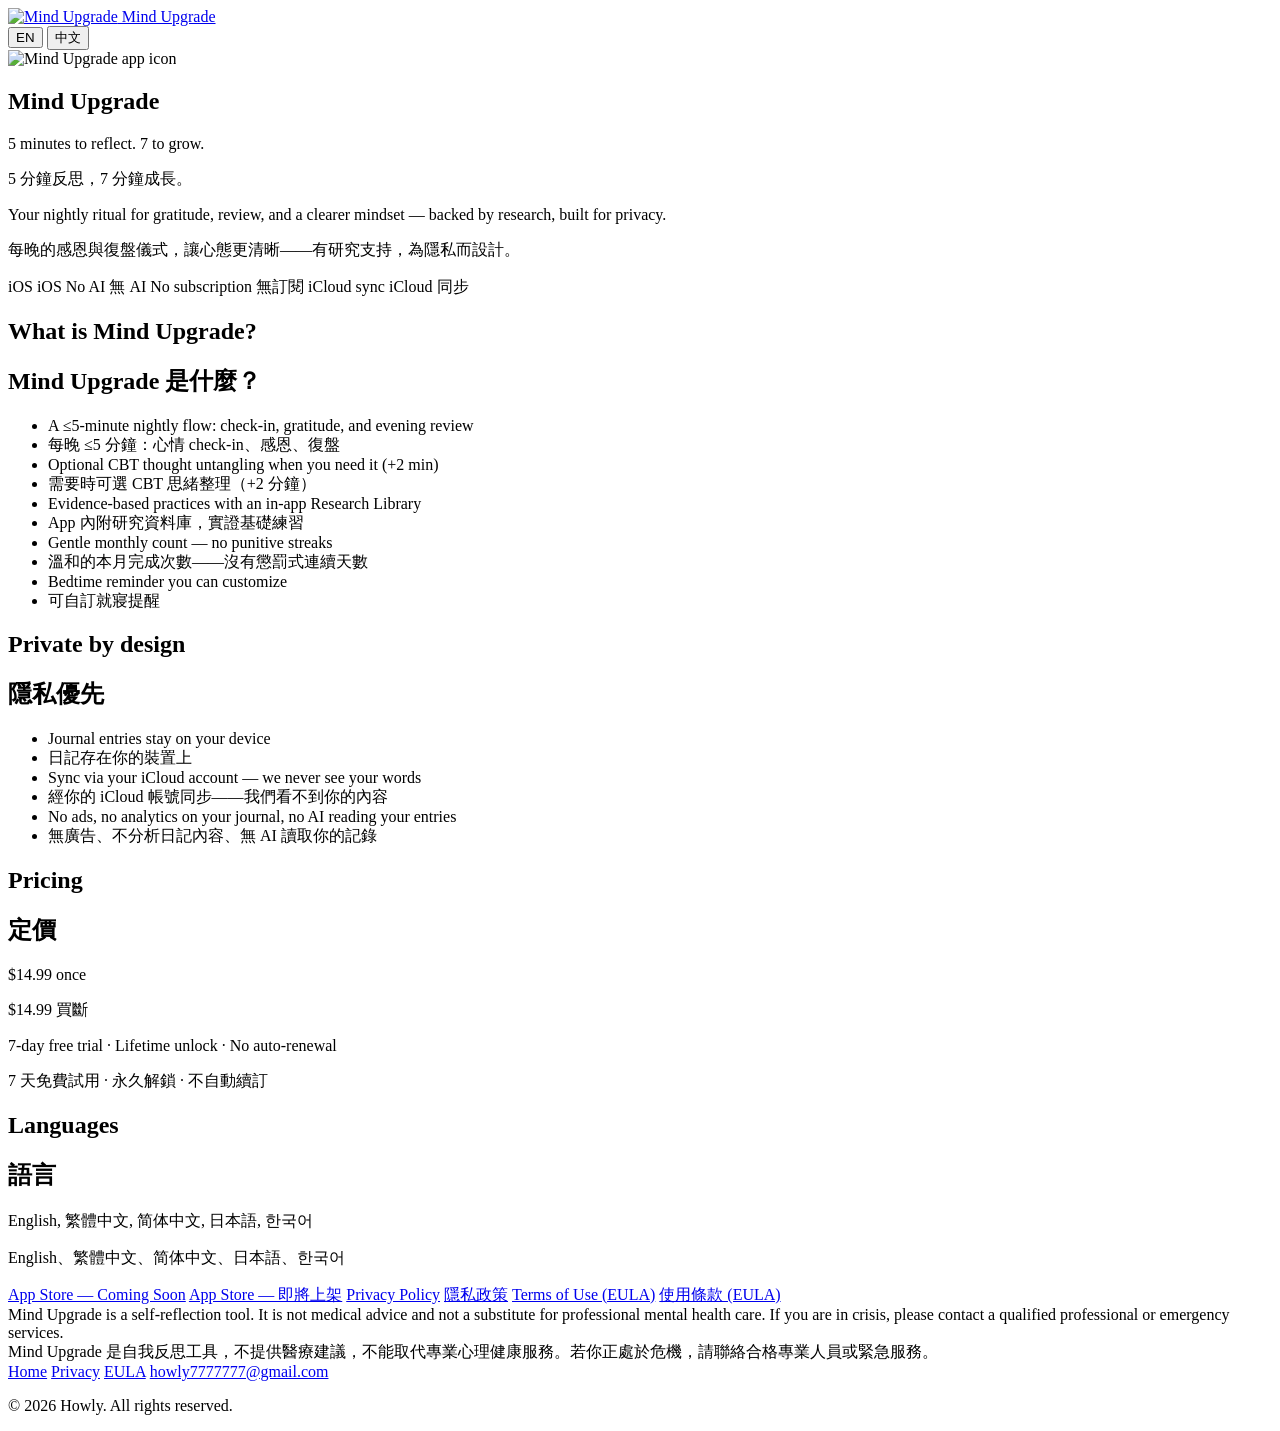
==== index.html @ 7845ac16 "Create index.html" ====
<!DOCTYPE html>
<html lang="en">
<head>
  <meta charset="UTF-8">
  <meta name="viewport" content="width=device-width, initial-scale=1.0">
  <title>Mind Upgrade — Nightly gratitude &amp; review</title>
  <meta name="description" content="Mind Upgrade: 5 minutes to reflect, 7 to grow. A private nightly journal for gratitude, review, and optional CBT. No AI. No subscription.">
  <link rel="icon" type="image/png" sizes="32x32" href="assets/favicon-32.png">
  <link rel="apple-touch-icon" href="assets/apple-touch-icon.png">
  <link rel="stylesheet" href="assets/style.css">
  <script src="assets/lang.js" defer></script>
</head>
<body>
  <header class="site-header">
    <a class="logo" href="index.html">
      <img src="assets/apple-touch-icon.png" alt="Mind Upgrade" width="36" height="36">
      Mind Upgrade
    </a>
    <div class="lang-toggle" role="group" aria-label="Language">
      <button type="button" data-lang="en" class="active">EN</button>
      <button type="button" data-lang="zh-Hant">中文</button>
    </div>
  </header>

  <main>
    <section class="hero">
      <img class="hero-icon" src="assets/apple-touch-icon.png" alt="Mind Upgrade app icon" width="120" height="120">
      <h1>Mind Upgrade</h1>
      <p class="subtitle en">5 minutes to reflect. 7 to grow.</p>
      <p class="subtitle zh">5 分鐘反思，7 分鐘成長。</p>
      <p class="lead en">Your nightly ritual for gratitude, review, and a clearer mindset — backed by research, built for privacy.</p>
      <p class="lead zh">每晚的感恩與復盤儀式，讓心態更清晰——有研究支持，為隱私而設計。</p>
      <div class="badge-row">
        <span class="badge en">iOS</span>
        <span class="badge zh">iOS</span>
        <span class="badge en">No AI</span>
        <span class="badge zh">無 AI</span>
        <span class="badge en">No subscription</span>
        <span class="badge zh">無訂閱</span>
        <span class="badge en">iCloud sync</span>
        <span class="badge zh">iCloud 同步</span>
      </div>
    </section>

    <section class="card">
      <h2 class="en">What is Mind Upgrade?</h2>
      <h2 class="zh">Mind Upgrade 是什麼？</h2>
      <ul>
        <li class="en">A ≤5-minute nightly flow: check-in, gratitude, and evening review</li>
        <li class="zh">每晚 ≤5 分鐘：心情 check-in、感恩、復盤</li>
        <li class="en">Optional CBT thought untangling when you need it (+2 min)</li>
        <li class="zh">需要時可選 CBT 思緒整理（+2 分鐘）</li>
        <li class="en">Evidence-based practices with an in-app Research Library</li>
        <li class="zh">App 內附研究資料庫，實證基礎練習</li>
        <li class="en">Gentle monthly count — no punitive streaks</li>
        <li class="zh">溫和的本月完成次數——沒有懲罰式連續天數</li>
        <li class="en">Bedtime reminder you can customize</li>
        <li class="zh">可自訂就寢提醒</li>
      </ul>
    </section>

    <section class="card">
      <h2 class="en">Private by design</h2>
      <h2 class="zh">隱私優先</h2>
      <ul>
        <li class="en">Journal entries stay on your device</li>
        <li class="zh">日記存在你的裝置上</li>
        <li class="en">Sync via your iCloud account — we never see your words</li>
        <li class="zh">經你的 iCloud 帳號同步——我們看不到你的內容</li>
        <li class="en">No ads, no analytics on your journal, no AI reading your entries</li>
        <li class="zh">無廣告、不分析日記內容、無 AI 讀取你的記錄</li>
      </ul>
    </section>

    <section class="card pricing">
      <h2 class="en">Pricing</h2>
      <h2 class="zh">定價</h2>
      <p class="price en">$14.99 once</p>
      <p class="price zh">$14.99 買斷</p>
      <p class="price-note en">7-day free trial · Lifetime unlock · No auto-renewal</p>
      <p class="price-note zh">7 天免費試用 · 永久解鎖 · 不自動續訂</p>
    </section>

    <section class="card">
      <h2 class="en">Languages</h2>
      <h2 class="zh">語言</h2>
      <p class="en" style="color: var(--text-secondary);">English, 繁體中文, 简体中文, 日本語, 한국어</p>
      <p class="zh" style="color: var(--text-secondary);">English、繁體中文、简体中文、日本語、한국어</p>
    </section>

    <div class="links-row">
      <a class="btn btn-primary en" href="https://apps.apple.com/app/id0000000000" aria-disabled="true">App Store — Coming Soon</a>
      <a class="btn btn-primary zh" href="https://apps.apple.com/app/id0000000000" aria-disabled="true">App Store — 即將上架</a>
      <a class="btn btn-secondary en" href="privacy.html">Privacy Policy</a>
      <a class="btn btn-secondary zh" href="privacy.html">隱私政策</a>
      <a class="btn btn-secondary en" href="eula.html">Terms of Use (EULA)</a>
      <a class="btn btn-secondary zh" href="eula.html">使用條款 (EULA)</a>
    </div>

    <div class="disclaimer-box en">
      Mind Upgrade is a self-reflection tool. It is not medical advice and not a substitute for professional mental health care. If you are in crisis, please contact a qualified professional or emergency services.
    </div>
    <div class="disclaimer-box zh">
      Mind Upgrade 是自我反思工具，不提供醫療建議，不能取代專業心理健康服務。若你正處於危機，請聯絡合格專業人員或緊急服務。
    </div>
  </main>

  <footer class="site-footer">
    <nav>
      <a href="index.html">Home</a>
      <a href="privacy.html">Privacy</a>
      <a href="eula.html">EULA</a>
      <a href="mailto:howly7777777@gmail.com">howly7777777@gmail.com</a>
    </nav>
    <p>© 2026 Howly. All rights reserved.</p>
  </footer>
</body>
</html>
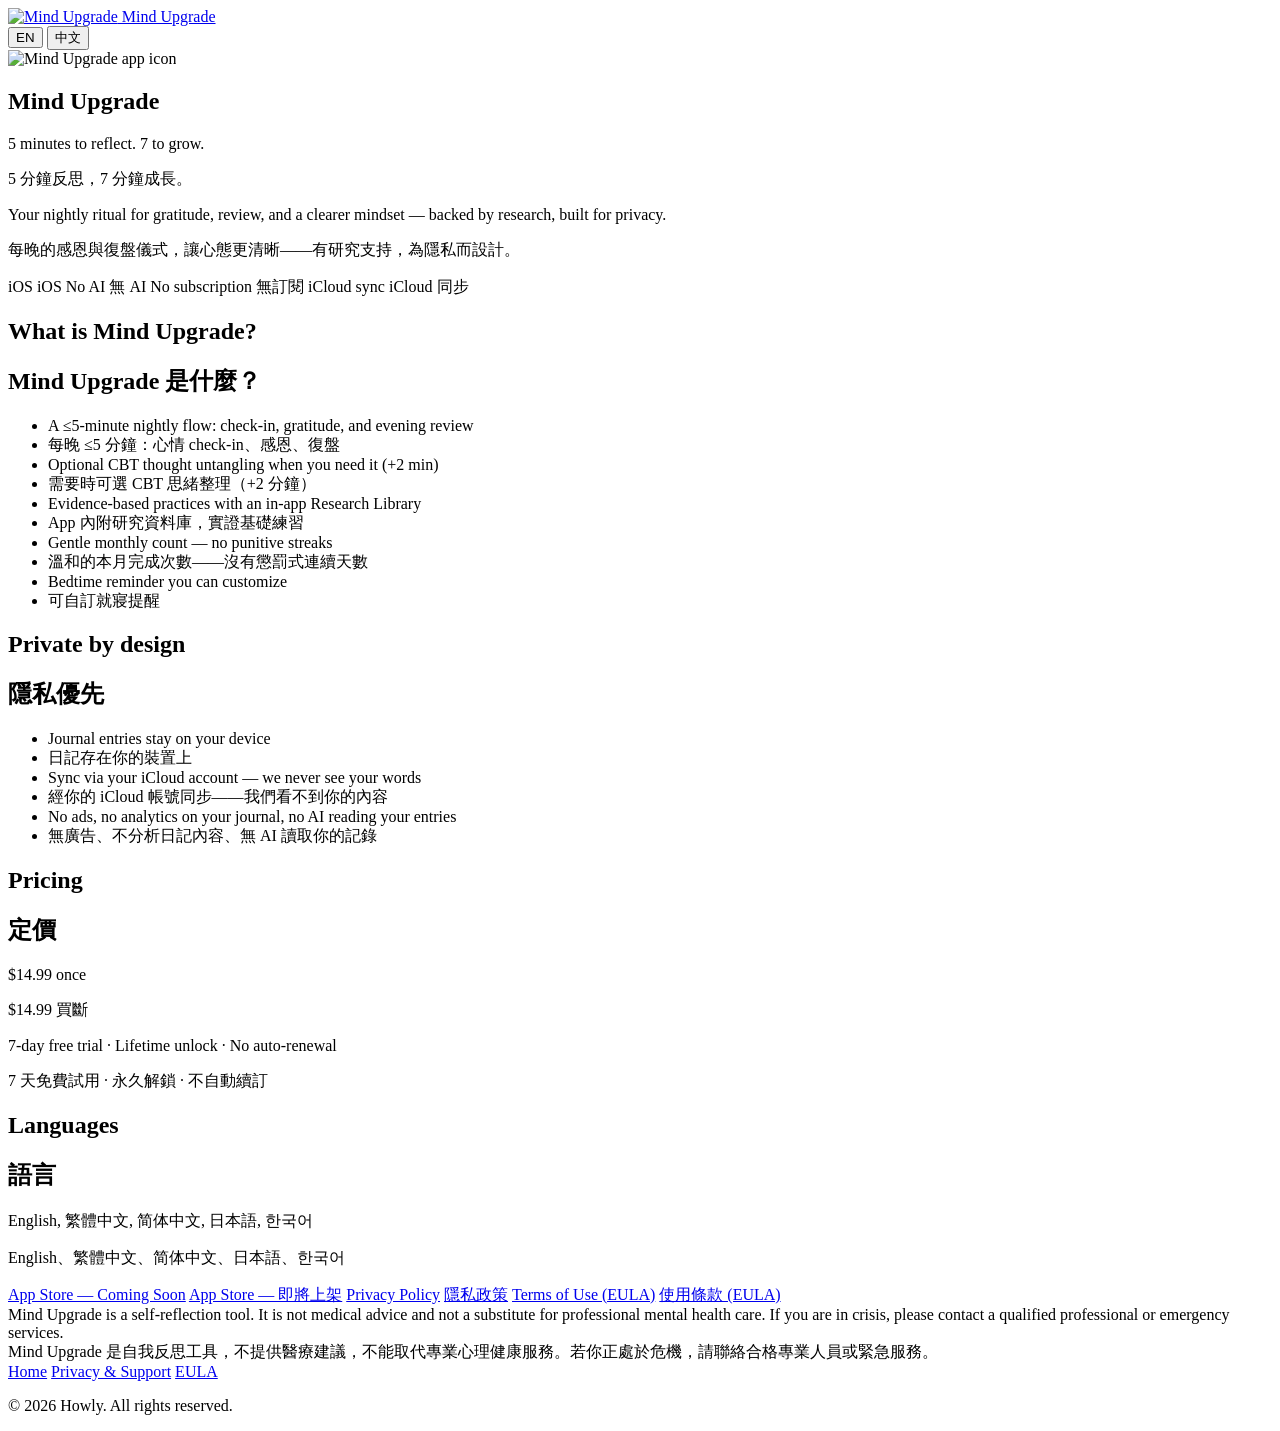
==== commit 7021d4b0: "Update index.html" ====
--- a/index.html
+++ b/index.html
@@ -108,9 +108,8 @@
   <footer class="site-footer">
     <nav>
       <a href="index.html">Home</a>
-      <a href="privacy.html">Privacy</a>
+      <a href="privacy.html">Privacy &amp; Support</a>
       <a href="eula.html">EULA</a>
-      <a href="mailto:howly7777777@gmail.com">howly7777777@gmail.com</a>
     </nav>
     <p>© 2026 Howly. All rights reserved.</p>
   </footer>
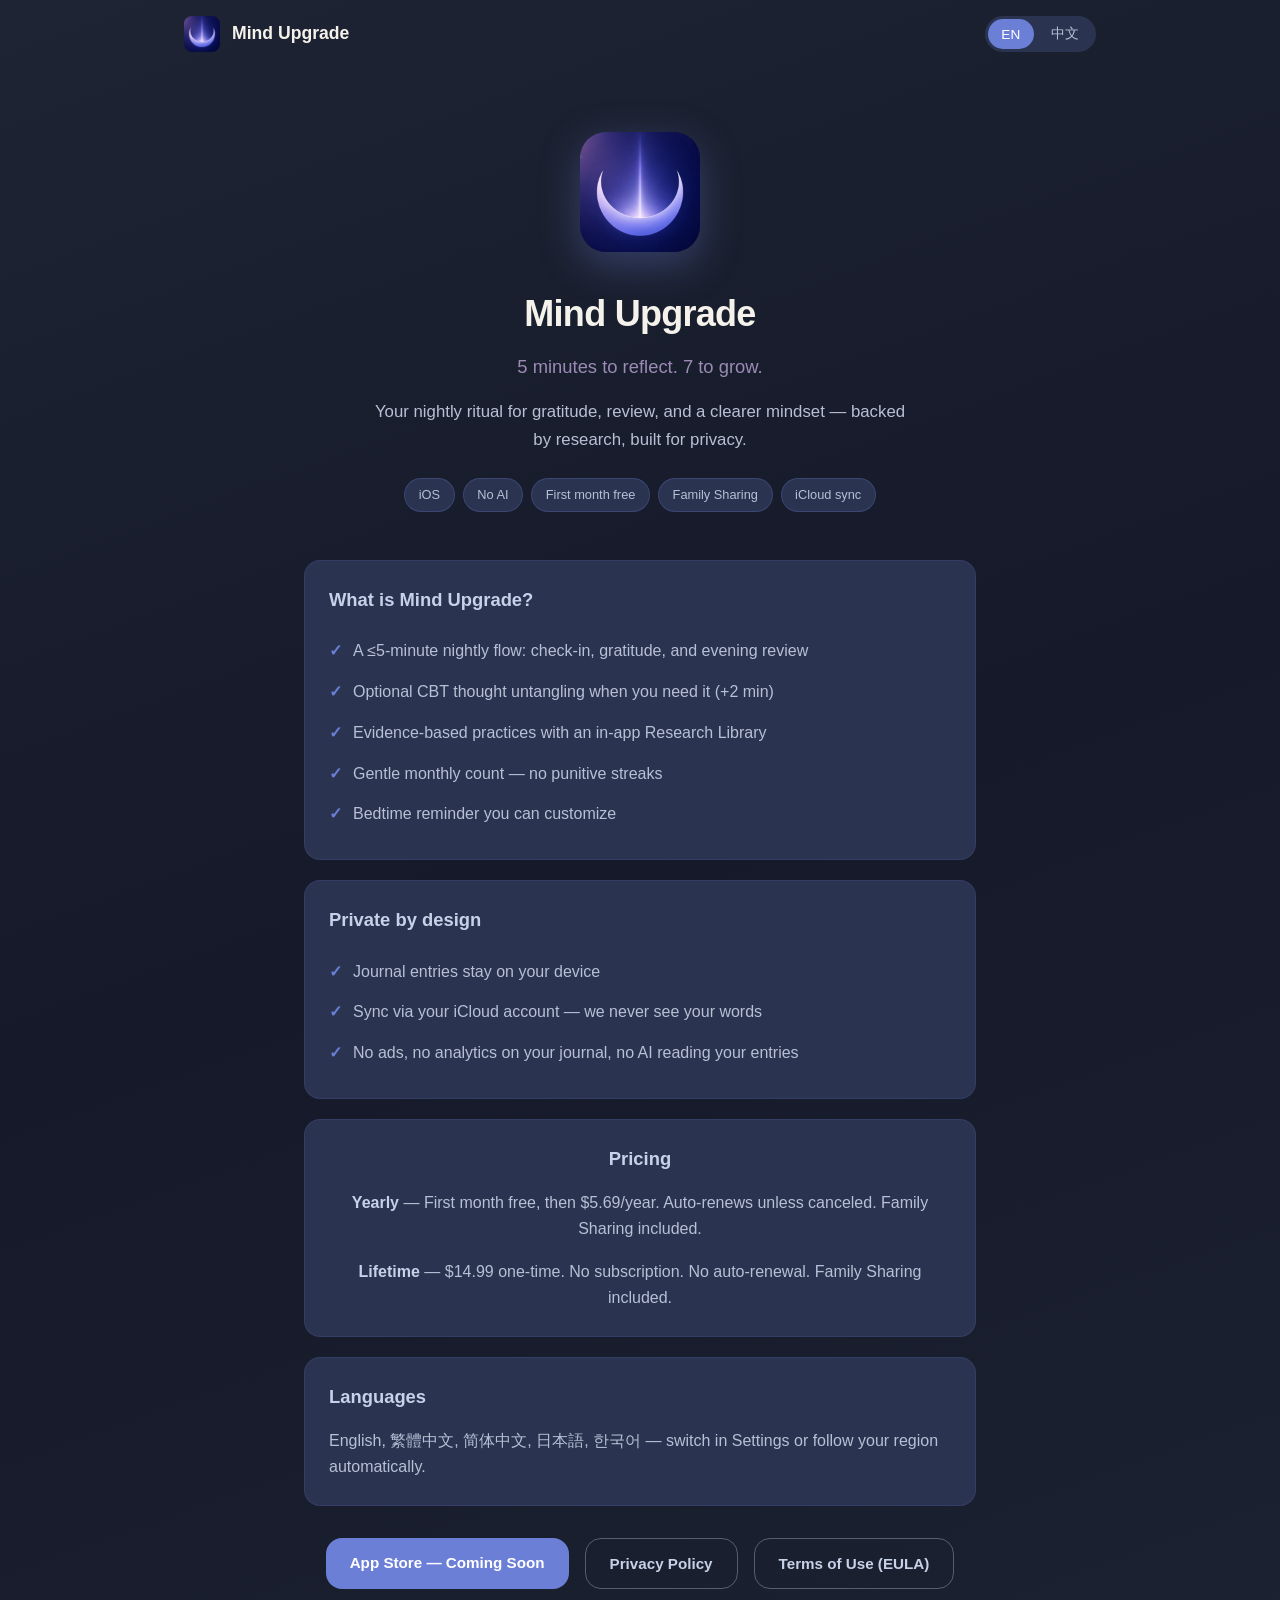
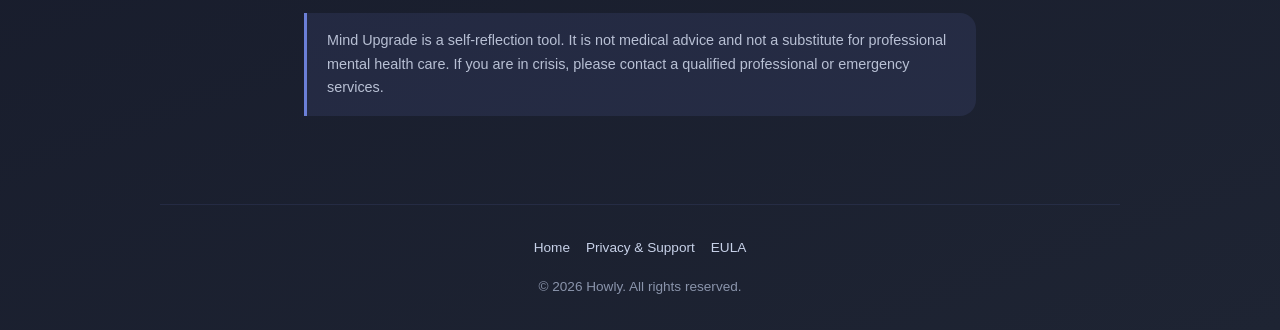
==== commit ade67fe9: "Update index.html" ====
--- a/index.html
+++ b/index.html
@@ -4,7 +4,7 @@
   <meta charset="UTF-8">
   <meta name="viewport" content="width=device-width, initial-scale=1.0">
   <title>Mind Upgrade — Nightly gratitude &amp; review</title>
-  <meta name="description" content="Mind Upgrade: 5 minutes to reflect, 7 to grow. A private nightly journal for gratitude, review, and optional CBT. No AI. No subscription.">
+  <meta name="description" content="Mind Upgrade: 5 minutes to reflect, 7 to grow. First month free then $5.69/year, or $14.99 lifetime. Family Sharing. No AI.">
   <link rel="icon" type="image/png" sizes="32x32" href="assets/favicon-32.png">
   <link rel="apple-touch-icon" href="assets/apple-touch-icon.png">
   <link rel="stylesheet" href="assets/style.css">
@@ -35,8 +35,10 @@
         <span class="badge zh">iOS</span>
         <span class="badge en">No AI</span>
         <span class="badge zh">無 AI</span>
-        <span class="badge en">No subscription</span>
-        <span class="badge zh">無訂閱</span>
+        <span class="badge en">First month free</span>
+        <span class="badge zh">首月免費</span>
+        <span class="badge en">Family Sharing</span>
+        <span class="badge zh">家人共享</span>
         <span class="badge en">iCloud sync</span>
         <span class="badge zh">iCloud 同步</span>
       </div>
@@ -75,17 +77,17 @@
     <section class="card pricing">
       <h2 class="en">Pricing</h2>
       <h2 class="zh">定價</h2>
-      <p class="price en">$14.99 once</p>
-      <p class="price zh">$14.99 買斷</p>
-      <p class="price-note en">7-day free trial · Lifetime unlock · No auto-renewal</p>
-      <p class="price-note zh">7 天免費試用 · 永久解鎖 · 不自動續訂</p>
+      <p class="en" style="color: var(--text-secondary); margin-bottom: 1rem;"><strong style="color: var(--warm-glow);">Yearly</strong> — First month free, then $5.69/year. Auto-renews unless canceled. Family Sharing included.</p>
+      <p class="zh" style="color: var(--text-secondary); margin-bottom: 1rem;"><strong style="color: var(--warm-glow);">年訂閱</strong> — 首月免費，之後每年 $5.69。未取消則自動續訂。支援家人共享。</p>
+      <p class="en" style="color: var(--text-secondary);"><strong style="color: var(--warm-glow);">Lifetime</strong> — $14.99 one-time. No subscription. No auto-renewal. Family Sharing included.</p>
+      <p class="zh" style="color: var(--text-secondary);"><strong style="color: var(--warm-glow);">永久版</strong> — $14.99 一次性買斷。無訂閱、不自動續訂。支援家人共享。</p>
     </section>
 
     <section class="card">
       <h2 class="en">Languages</h2>
       <h2 class="zh">語言</h2>
-      <p class="en" style="color: var(--text-secondary);">English, 繁體中文, 简体中文, 日本語, 한국어</p>
-      <p class="zh" style="color: var(--text-secondary);">English、繁體中文、简体中文、日本語、한국어</p>
+      <p class="en" style="color: var(--text-secondary);">English, 繁體中文, 简体中文, 日本語, 한국어 — switch in Settings or follow your region automatically.</p>
+      <p class="zh" style="color: var(--text-secondary);">English、繁體中文、简体中文、日本語、한국어——可在 App 設定中切換，或依地區自動選擇。</p>
     </section>
 
     <div class="links-row">
--- a/assets/style.css
+++ b/assets/style.css
@@ -0,0 +1,301 @@
+/* Mind Upgrade — GitHub Pages shared styles */
+
+:root {
+  --accent: #6b7fd7;
+  --accent-light: #9b8bb4;
+  --warm-glow: #c7d1e8;
+  --bg-deep: #1e2433;
+  --bg-card: #2a3350;
+  --text-primary: #f5f2eb;
+  --text-secondary: #b8c0d4;
+  --text-muted: #8a94ab;
+  --max-width: 720px;
+  --radius: 16px;
+  --font: -apple-system, BlinkMacSystemFont, "Segoe UI", Roboto, "Helvetica Neue",
+    Arial, "PingFang TC", "PingFang SC", "Hiragino Sans", "Noto Sans CJK TC", sans-serif;
+}
+
+* {
+  box-sizing: border-box;
+  margin: 0;
+  padding: 0;
+}
+
+html {
+  scroll-behavior: smooth;
+}
+
+body {
+  font-family: var(--font);
+  background: linear-gradient(160deg, var(--bg-deep) 0%, #151929 45%, var(--bg-deep) 100%);
+  color: var(--text-primary);
+  line-height: 1.65;
+  min-height: 100vh;
+}
+
+a {
+  color: var(--warm-glow);
+  text-decoration: none;
+}
+
+a:hover {
+  text-decoration: underline;
+}
+
+.site-header {
+  display: flex;
+  align-items: center;
+  justify-content: space-between;
+  padding: 1rem 1.5rem;
+  max-width: 960px;
+  margin: 0 auto;
+}
+
+.logo {
+  display: flex;
+  align-items: center;
+  gap: 0.75rem;
+  font-weight: 700;
+  font-size: 1.1rem;
+  color: var(--text-primary);
+  text-decoration: none;
+}
+
+.logo img {
+  width: 36px;
+  height: 36px;
+  border-radius: 8px;
+}
+
+.lang-toggle {
+  display: flex;
+  gap: 0.25rem;
+  background: var(--bg-card);
+  border-radius: 999px;
+  padding: 3px;
+}
+
+.lang-toggle button {
+  border: none;
+  background: transparent;
+  color: var(--text-secondary);
+  padding: 0.35rem 0.85rem;
+  border-radius: 999px;
+  cursor: pointer;
+  font-size: 0.85rem;
+  font-family: inherit;
+}
+
+.lang-toggle button.active {
+  background: var(--accent);
+  color: white;
+}
+
+main {
+  max-width: var(--max-width);
+  margin: 0 auto;
+  padding: 2rem 1.5rem 4rem;
+}
+
+.hero {
+  text-align: center;
+  padding: 2rem 0 3rem;
+}
+
+.hero-icon {
+  width: 120px;
+  height: 120px;
+  border-radius: 26px;
+  margin-bottom: 1.5rem;
+  box-shadow: 0 12px 40px rgba(107, 127, 215, 0.35);
+}
+
+.hero h1 {
+  font-size: 2.25rem;
+  font-weight: 800;
+  letter-spacing: -0.02em;
+  margin-bottom: 0.5rem;
+}
+
+.hero .subtitle {
+  font-size: 1.15rem;
+  color: var(--accent-light);
+  margin-bottom: 1rem;
+}
+
+.hero .lead {
+  color: var(--text-secondary);
+  font-size: 1.05rem;
+  max-width: 540px;
+  margin: 0 auto 1.5rem;
+}
+
+.badge-row {
+  display: flex;
+  flex-wrap: wrap;
+  gap: 0.5rem;
+  justify-content: center;
+  margin-top: 1rem;
+}
+
+.badge {
+  background: var(--bg-card);
+  color: var(--text-secondary);
+  padding: 0.35rem 0.85rem;
+  border-radius: 999px;
+  font-size: 0.8rem;
+  border: 1px solid rgba(107, 127, 215, 0.25);
+}
+
+.card {
+  background: var(--bg-card);
+  border-radius: var(--radius);
+  padding: 1.5rem;
+  margin-bottom: 1.25rem;
+  border: 1px solid rgba(107, 127, 215, 0.15);
+}
+
+.card h2 {
+  font-size: 1.15rem;
+  color: var(--warm-glow);
+  margin-bottom: 1rem;
+}
+
+.card ul {
+  list-style: none;
+  padding: 0;
+}
+
+.card li {
+  padding: 0.45rem 0;
+  padding-left: 1.5rem;
+  position: relative;
+  color: var(--text-secondary);
+}
+
+.card li::before {
+  content: "✓";
+  position: absolute;
+  left: 0;
+  color: var(--accent);
+  font-weight: bold;
+}
+
+.pricing {
+  text-align: center;
+}
+
+.price {
+  font-size: 2rem;
+  font-weight: 800;
+  color: var(--accent);
+}
+
+.price-note {
+  color: var(--text-muted);
+  font-size: 0.9rem;
+  margin-top: 0.5rem;
+}
+
+.links-row {
+  display: flex;
+  flex-wrap: wrap;
+  gap: 1rem;
+  justify-content: center;
+  margin-top: 2rem;
+}
+
+.btn {
+  display: inline-block;
+  padding: 0.75rem 1.5rem;
+  border-radius: var(--radius);
+  font-weight: 600;
+  font-size: 0.95rem;
+  text-decoration: none;
+  transition: opacity 0.15s;
+}
+
+.btn:hover {
+  opacity: 0.9;
+  text-decoration: none;
+}
+
+.btn-primary {
+  background: var(--accent);
+  color: white;
+}
+
+.btn-secondary {
+  background: transparent;
+  color: var(--warm-glow);
+  border: 1px solid rgba(199, 209, 232, 0.35);
+}
+
+.site-footer {
+  text-align: center;
+  padding: 2rem 1.5rem;
+  color: var(--text-muted);
+  font-size: 0.85rem;
+  border-top: 1px solid rgba(107, 127, 215, 0.12);
+  max-width: 960px;
+  margin: 0 auto;
+}
+
+.site-footer nav {
+  display: flex;
+  flex-wrap: wrap;
+  gap: 1rem;
+  justify-content: center;
+  margin-bottom: 1rem;
+}
+
+/* Legal pages */
+.legal h1 {
+  font-size: 1.75rem;
+  margin-bottom: 0.25rem;
+}
+
+.legal .updated {
+  color: var(--text-muted);
+  font-size: 0.85rem;
+  margin-bottom: 2rem;
+}
+
+.legal h2 {
+  font-size: 1.1rem;
+  color: var(--warm-glow);
+  margin: 1.75rem 0 0.75rem;
+}
+
+.legal p,
+.legal li {
+  color: var(--text-secondary);
+  margin-bottom: 0.75rem;
+}
+
+.legal ul {
+  padding-left: 1.25rem;
+  margin-bottom: 1rem;
+}
+
+.legal li {
+  margin-bottom: 0.4rem;
+}
+
+.disclaimer-box {
+  background: rgba(107, 127, 215, 0.12);
+  border-left: 3px solid var(--accent);
+  padding: 1rem 1.25rem;
+  border-radius: 0 var(--radius) var(--radius) 0;
+  margin: 1.5rem 0;
+  font-size: 0.9rem;
+  color: var(--text-secondary);
+}
+
+html[lang="en"] .zh { display: none !important; }
+html[lang="zh-Hant"] .en { display: none !important; }
+
+@media (max-width: 600px) {
+  .hero h1 { font-size: 1.75rem; }
+  .hero-icon { width: 96px; height: 96px; }
+}
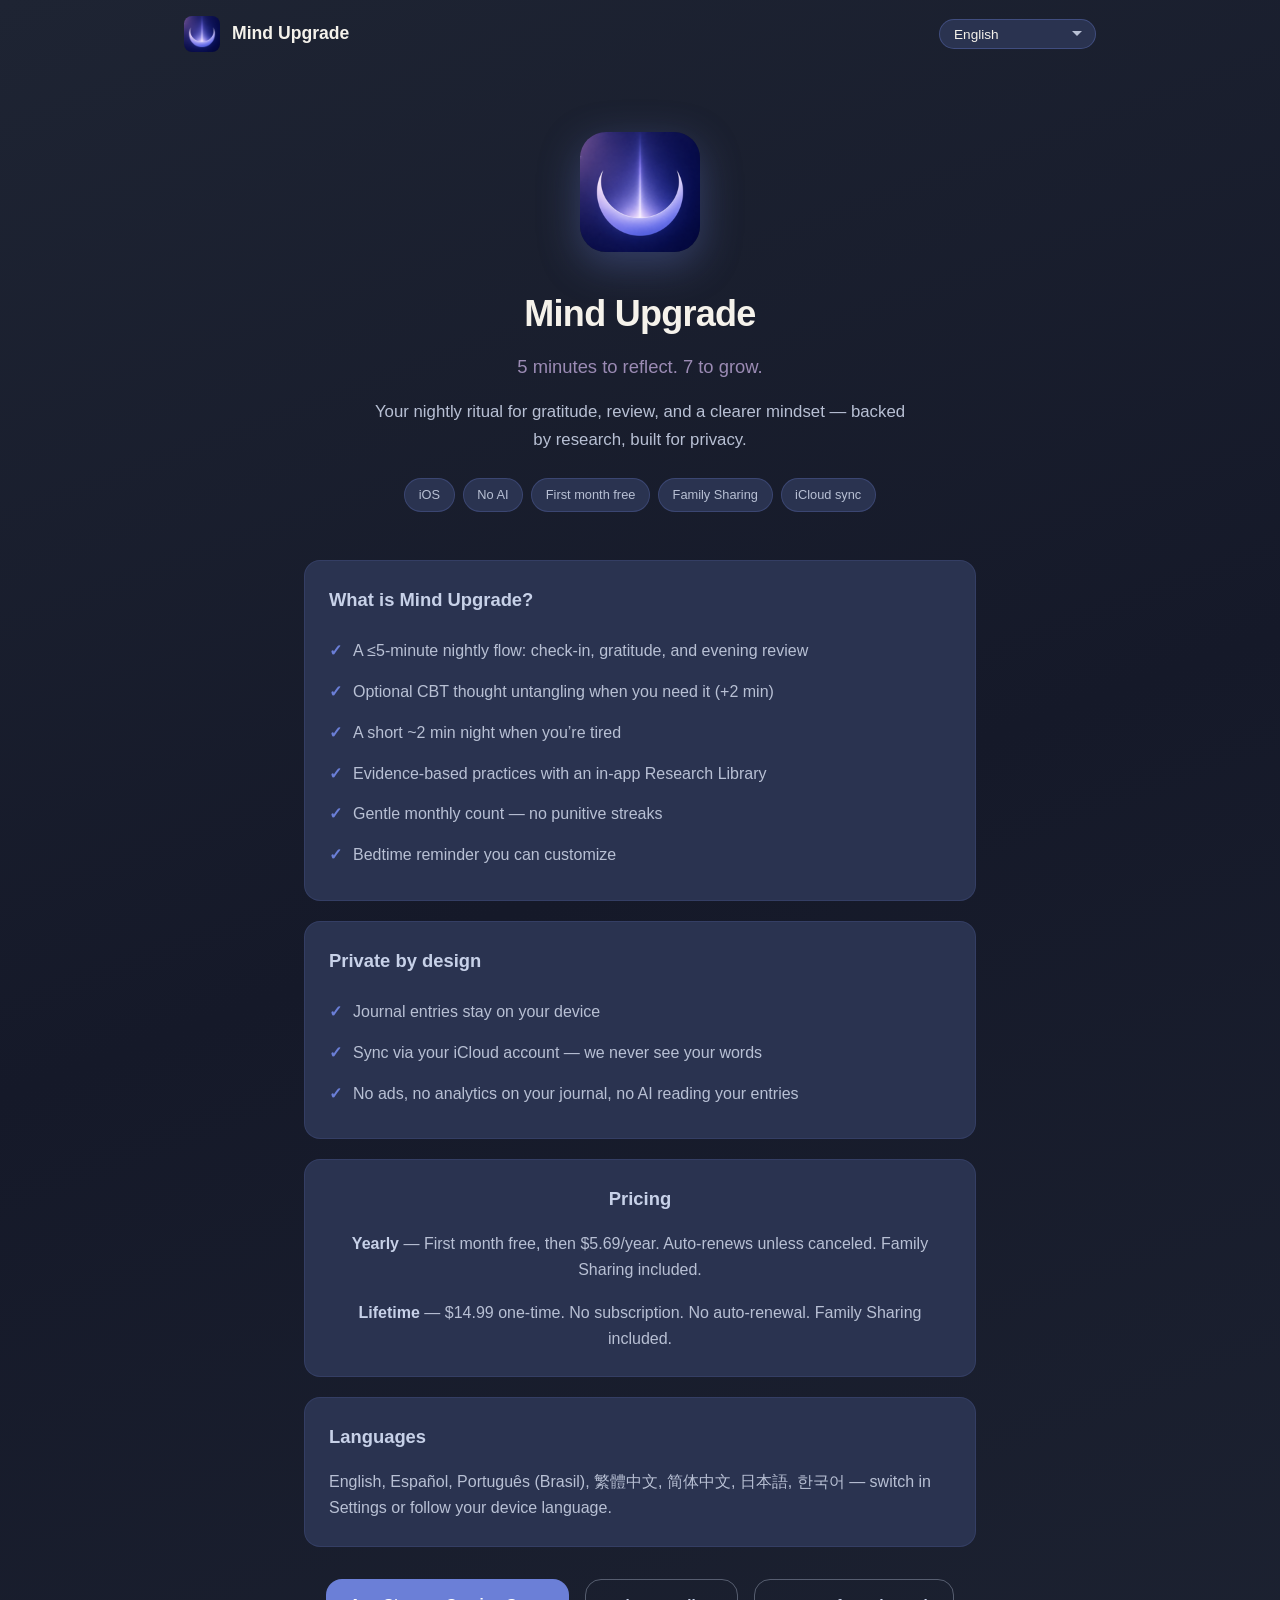
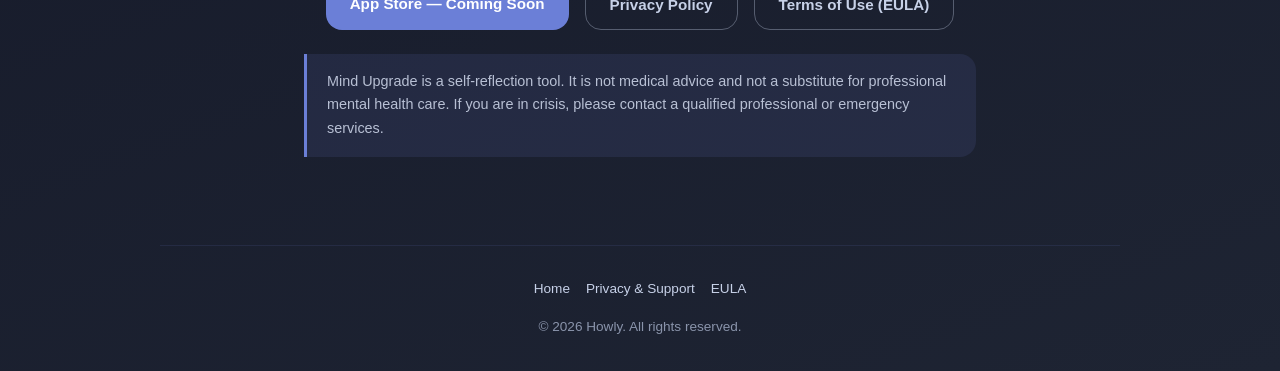
==== commit 578ae64f: "Add files via upload" ====
--- a/index.html
+++ b/index.html
@@ -16,101 +16,285 @@
       <img src="assets/apple-touch-icon.png" alt="Mind Upgrade" width="36" height="36">
       Mind Upgrade
     </a>
-    <div class="lang-toggle" role="group" aria-label="Language">
-      <button type="button" data-lang="en" class="active">EN</button>
-      <button type="button" data-lang="zh-Hant">中文</button>
-    </div>
+    <select class="lang-selector" onchange="changeLanguage(this.value)" aria-label="Language">
+      <option value="en">English</option>
+      <option value="zh-Hant">繁體中文</option>
+      <option value="zh-Hans">简体中文</option>
+      <option value="ja">日本語</option>
+      <option value="ko">한국어</option>
+      <option value="es">Español</option>
+      <option value="pt-BR">Português (Brasil)</option>
+    </select>
   </header>
 
   <main>
     <section class="hero">
       <img class="hero-icon" src="assets/apple-touch-icon.png" alt="Mind Upgrade app icon" width="120" height="120">
       <h1>Mind Upgrade</h1>
-      <p class="subtitle en">5 minutes to reflect. 7 to grow.</p>
-      <p class="subtitle zh">5 分鐘反思，7 分鐘成長。</p>
-      <p class="lead en">Your nightly ritual for gratitude, review, and a clearer mindset — backed by research, built for privacy.</p>
-      <p class="lead zh">每晚的感恩與復盤儀式，讓心態更清晰——有研究支持，為隱私而設計。</p>
+      <p class="subtitle" lang-data="en">5 minutes to reflect. 7 to grow.</p>
+      <p class="subtitle" lang-data="zh-Hant">5 分鐘反思，7 分鐘成長。</p>
+      <p class="subtitle" lang-data="zh-Hans">5 分钟反思，7 分钟成长。</p>
+      <p class="subtitle" lang-data="ja">5分で振り返り、7分で成長。</p>
+      <p class="subtitle" lang-data="ko">5분은 돌아보기, 7분은 성장.</p>
+      <p class="subtitle" lang-data="es">5 minutos para reflexionar. 7 para crecer.</p>
+      <p class="subtitle" lang-data="pt-BR">5 minutos para refletir. 7 para crescer.</p>
+
+      <p class="lead" lang-data="en">Your nightly ritual for gratitude, review, and a clearer mindset — backed by research, built for privacy.</p>
+      <p class="lead" lang-data="zh-Hant">每晚的感恩與復盤儀式，讓心態更清晰——有研究支持，為隱私而設計。</p>
+      <p class="lead" lang-data="zh-Hans">每晚的感恩与复盘仪式，让心态更清晰——有研究支持，为隐私而设计。</p>
+      <p class="lead" lang-data="ja">感謝と振り返りのナイトリチュアル。研究に支えられ、プライバシーのために設計されています。</p>
+      <p class="lead" lang-data="ko">감사와 돌아보기를 위한 밤 의식. 연구를 바탕으로, 프라이버시를 위해 만들어졌습니다.</p>
+      <p class="lead" lang-data="es">Tu ritual nocturno de gratitud, repaso y una mente más clara — con respaldo de investigación, pensado para tu privacidad.</p>
+      <p class="lead" lang-data="pt-BR">Seu ritual noturno de gratidão, revisão e uma mente mais clara — com base em pesquisa, feito para privacidade.</p>
+
       <div class="badge-row">
-        <span class="badge en">iOS</span>
-        <span class="badge zh">iOS</span>
-        <span class="badge en">No AI</span>
-        <span class="badge zh">無 AI</span>
-        <span class="badge en">First month free</span>
-        <span class="badge zh">首月免費</span>
-        <span class="badge en">Family Sharing</span>
-        <span class="badge zh">家人共享</span>
-        <span class="badge en">iCloud sync</span>
-        <span class="badge zh">iCloud 同步</span>
+        <span class="badge">iOS</span>
+        <span class="badge" lang-data="en">No AI</span>
+        <span class="badge" lang-data="zh-Hant">無 AI</span>
+        <span class="badge" lang-data="zh-Hans">无 AI</span>
+        <span class="badge" lang-data="ja">AIなし</span>
+        <span class="badge" lang-data="ko">AI 없음</span>
+        <span class="badge" lang-data="es">Sin IA</span>
+        <span class="badge" lang-data="pt-BR">Sem IA</span>
+        <span class="badge" lang-data="en">First month free</span>
+        <span class="badge" lang-data="zh-Hant">首月免費</span>
+        <span class="badge" lang-data="zh-Hans">首月免费</span>
+        <span class="badge" lang-data="ja">初月無料</span>
+        <span class="badge" lang-data="ko">첫 달 무료</span>
+        <span class="badge" lang-data="es">Primer mes gratis</span>
+        <span class="badge" lang-data="pt-BR">Primeiro mês grátis</span>
+        <span class="badge" lang-data="en">Family Sharing</span>
+        <span class="badge" lang-data="zh-Hant">家人共享</span>
+        <span class="badge" lang-data="zh-Hans">家人共享</span>
+        <span class="badge" lang-data="ja">ファミリー共有</span>
+        <span class="badge" lang-data="ko">가족 공유</span>
+        <span class="badge" lang-data="es">En familia</span>
+        <span class="badge" lang-data="pt-BR">Compartilhamento Familiar</span>
+        <span class="badge" lang-data="en">iCloud sync</span>
+        <span class="badge" lang-data="zh-Hant">iCloud 同步</span>
+        <span class="badge" lang-data="zh-Hans">iCloud 同步</span>
+        <span class="badge" lang-data="ja">iCloud同期</span>
+        <span class="badge" lang-data="ko">iCloud 동기화</span>
+        <span class="badge" lang-data="es">Sincronización iCloud</span>
+        <span class="badge" lang-data="pt-BR">Sincronização iCloud</span>
       </div>
     </section>
 
     <section class="card">
-      <h2 class="en">What is Mind Upgrade?</h2>
-      <h2 class="zh">Mind Upgrade 是什麼？</h2>
-      <ul>
-        <li class="en">A ≤5-minute nightly flow: check-in, gratitude, and evening review</li>
-        <li class="zh">每晚 ≤5 分鐘：心情 check-in、感恩、復盤</li>
-        <li class="en">Optional CBT thought untangling when you need it (+2 min)</li>
-        <li class="zh">需要時可選 CBT 思緒整理（+2 分鐘）</li>
-        <li class="en">Evidence-based practices with an in-app Research Library</li>
-        <li class="zh">App 內附研究資料庫，實證基礎練習</li>
-        <li class="en">Gentle monthly count — no punitive streaks</li>
-        <li class="zh">溫和的本月完成次數——沒有懲罰式連續天數</li>
-        <li class="en">Bedtime reminder you can customize</li>
-        <li class="zh">可自訂就寢提醒</li>
+      <h2 lang-data="en">What is Mind Upgrade?</h2>
+      <h2 lang-data="zh-Hant">Mind Upgrade 是什麼？</h2>
+      <h2 lang-data="zh-Hans">Mind Upgrade 是什么？</h2>
+      <h2 lang-data="ja">Mind Upgradeとは？</h2>
+      <h2 lang-data="ko">Mind Upgrade란?</h2>
+      <h2 lang-data="es">¿Qué es Mind Upgrade?</h2>
+      <h2 lang-data="pt-BR">O que é o Mind Upgrade?</h2>
+      <ul lang-data="en">
+        <li>A ≤5-minute nightly flow: check-in, gratitude, and evening review</li>
+        <li>Optional CBT thought untangling when you need it (+2 min)</li>
+        <li>A short ~2 min night when you’re tired</li>
+        <li>Evidence-based practices with an in-app Research Library</li>
+        <li>Gentle monthly count — no punitive streaks</li>
+        <li>Bedtime reminder you can customize</li>
+      </ul>
+      <ul lang-data="zh-Hant">
+        <li>每晚 ≤5 分鐘：心情 check-in、感恩、復盤</li>
+        <li>需要時可選 CBT 思緒整理（+2 分鐘）</li>
+        <li>疲憊時可走約 2 分鐘短寫</li>
+        <li>App 內附研究資料庫，實證基礎練習</li>
+        <li>溫和的本月完成次數——沒有懲罰式連續天數</li>
+        <li>可自訂就寢提醒</li>
+      </ul>
+      <ul lang-data="zh-Hans">
+        <li>每晚 ≤5 分钟：心情 check-in、感恩、复盘</li>
+        <li>需要时可选 CBT 思绪整理（+2 分钟）</li>
+        <li>疲惫时可走约 2 分钟短写</li>
+        <li>App 内附研究资料库，实证基础练习</li>
+        <li>温和的本月完成次数——没有惩罚式连续天数</li>
+        <li>可自定义就寝提醒</li>
+      </ul>
+      <ul lang-data="ja">
+        <li>毎夜5分以内：チェックイン、感謝、振り返り</li>
+        <li>必要なときだけ使える任意のCBT思考整理（+2分）</li>
+        <li>疲れている夜は約2分の短い記録</li>
+        <li>アプリ内の研究ライブラリ（エビデンスに基づく実践）</li>
+        <li>穏やかな月間カウント——罰則的な連続記録なし</li>
+        <li>就寝リマインダーをカスタマイズ</li>
+      </ul>
+      <ul lang-data="ko">
+        <li>매일 밤 5분 이내: 체크인, 감사, 돌아보기</li>
+        <li>필요할 때만 쓰는 선택 CBT 생각 정리(+2분)</li>
+        <li>피곤한 밤은 약 2분 짧은 기록</li>
+        <li>앱 안 연구 라이브러리, 근거 기반 연습</li>
+        <li>부드러운 이번 달 횟수 — 처벌형 연속 기록 없음</li>
+        <li>잠자리 알림을 직접 설정</li>
+      </ul>
+      <ul lang-data="es">
+        <li>Un flujo nocturno de ≤5 min: check-in, gratitud y repaso</li>
+        <li>Desenredar un pensamiento CBT cuando lo necesites (+2 min)</li>
+        <li>Una noche corta de ~2 min si estás cansado</li>
+        <li>Prácticas con respaldo de investigación y biblioteca en la app</li>
+        <li>Conteo mensual suave — sin rachas punitivas</li>
+        <li>Recordatorio al acostarte, personalizable</li>
+      </ul>
+      <ul lang-data="pt-BR">
+        <li>Um fluxo noturno de ≤5 min: check-in, gratidão e revisão</li>
+        <li>Desembaraçar um pensamento CBT quando precisar (+2 min)</li>
+        <li>Uma noite curta de ~2 min se você estiver cansado</li>
+        <li>Práticas com base em pesquisa e biblioteca no app</li>
+        <li>Contagem mensal suave — sem sequências punitivas</li>
+        <li>Lembrete na hora de dormir, personalizável</li>
       </ul>
     </section>
 
     <section class="card">
-      <h2 class="en">Private by design</h2>
-      <h2 class="zh">隱私優先</h2>
-      <ul>
-        <li class="en">Journal entries stay on your device</li>
-        <li class="zh">日記存在你的裝置上</li>
-        <li class="en">Sync via your iCloud account — we never see your words</li>
-        <li class="zh">經你的 iCloud 帳號同步——我們看不到你的內容</li>
-        <li class="en">No ads, no analytics on your journal, no AI reading your entries</li>
-        <li class="zh">無廣告、不分析日記內容、無 AI 讀取你的記錄</li>
+      <h2 lang-data="en">Private by design</h2>
+      <h2 lang-data="zh-Hant">隱私優先</h2>
+      <h2 lang-data="zh-Hans">隐私优先</h2>
+      <h2 lang-data="ja">プライバシー優先</h2>
+      <h2 lang-data="ko">프라이버시 우선</h2>
+      <h2 lang-data="es">Privado por diseño</h2>
+      <h2 lang-data="pt-BR">Privado por design</h2>
+      <ul lang-data="en">
+        <li>Journal entries stay on your device</li>
+        <li>Sync via your iCloud account — we never see your words</li>
+        <li>No ads, no analytics on your journal, no AI reading your entries</li>
+      </ul>
+      <ul lang-data="zh-Hant">
+        <li>日記存在你的裝置上</li>
+        <li>經你的 iCloud 帳號同步——我們看不到你的內容</li>
+        <li>無廣告、不分析日記內容、無 AI 讀取你的記錄</li>
+      </ul>
+      <ul lang-data="zh-Hans">
+        <li>日记存在你的设备上</li>
+        <li>经你的 iCloud 账号同步——我们看不到你的内容</li>
+        <li>无广告、不分析日记内容、无 AI 读取你的记录</li>
+      </ul>
+      <ul lang-data="ja">
+        <li>日記は端末に保存されます</li>
+        <li>あなたのiCloudアカウント経由で同期——私たちは内容を見ません</li>
+        <li>広告なし、日記の分析なし、AIによる読み取りなし</li>
+      </ul>
+      <ul lang-data="ko">
+        <li>일기는 기기에 저장됩니다</li>
+        <li>내 iCloud 계정으로 동기화 — 우리는 내용을 보지 않습니다</li>
+        <li>광고 없음, 일기 분석 없음, AI가 기록을 읽지 않음</li>
+      </ul>
+      <ul lang-data="es">
+        <li>Las entradas se quedan en tu dispositivo</li>
+        <li>Sincroniza con tu cuenta de iCloud — nunca vemos tus palabras</li>
+        <li>Sin anuncios, sin analítica de tu diario, sin IA leyendo tus entradas</li>
+      </ul>
+      <ul lang-data="pt-BR">
+        <li>As entradas ficam no seu dispositivo</li>
+        <li>Sincroniza pela sua conta do iCloud — nunca vemos suas palavras</li>
+        <li>Sem anúncios, sem analytics no diário, sem IA lendo suas entradas</li>
       </ul>
     </section>
 
     <section class="card pricing">
-      <h2 class="en">Pricing</h2>
-      <h2 class="zh">定價</h2>
-      <p class="en" style="color: var(--text-secondary); margin-bottom: 1rem;"><strong style="color: var(--warm-glow);">Yearly</strong> — First month free, then $5.69/year. Auto-renews unless canceled. Family Sharing included.</p>
-      <p class="zh" style="color: var(--text-secondary); margin-bottom: 1rem;"><strong style="color: var(--warm-glow);">年訂閱</strong> — 首月免費，之後每年 $5.69。未取消則自動續訂。支援家人共享。</p>
-      <p class="en" style="color: var(--text-secondary);"><strong style="color: var(--warm-glow);">Lifetime</strong> — $14.99 one-time. No subscription. No auto-renewal. Family Sharing included.</p>
-      <p class="zh" style="color: var(--text-secondary);"><strong style="color: var(--warm-glow);">永久版</strong> — $14.99 一次性買斷。無訂閱、不自動續訂。支援家人共享。</p>
+      <h2 lang-data="en">Pricing</h2>
+      <h2 lang-data="zh-Hant">定價</h2>
+      <h2 lang-data="zh-Hans">定价</h2>
+      <h2 lang-data="ja">料金</h2>
+      <h2 lang-data="ko">가격</h2>
+      <h2 lang-data="es">Precios</h2>
+      <h2 lang-data="pt-BR">Preços</h2>
+      <p lang-data="en" style="color: var(--text-secondary); margin-bottom: 1rem;"><strong style="color: var(--warm-glow);">Yearly</strong> — First month free, then $5.69/year. Auto-renews unless canceled. Family Sharing included.</p>
+      <p lang-data="zh-Hant" style="color: var(--text-secondary); margin-bottom: 1rem;"><strong style="color: var(--warm-glow);">年訂閱</strong> — 首月免費，之後每年 $5.69。未取消則自動續訂。支援家人共享。</p>
+      <p lang-data="zh-Hans" style="color: var(--text-secondary); margin-bottom: 1rem;"><strong style="color: var(--warm-glow);">年订阅</strong> — 首月免费，之后每年 $5.69。未取消则自动续订。支持家人共享。</p>
+      <p lang-data="ja" style="color: var(--text-secondary); margin-bottom: 1rem;"><strong style="color: var(--warm-glow);">年間</strong> — 初月無料、その後 $5.69/年。解約しない限り自動更新。ファミリー共有対応。</p>
+      <p lang-data="ko" style="color: var(--text-secondary); margin-bottom: 1rem;"><strong style="color: var(--warm-glow);">연간</strong> — 첫 달 무료, 이후 $5.69/년. 취소하지 않으면 자동 갱신. 가족 공유 포함.</p>
+      <p lang-data="es" style="color: var(--text-secondary); margin-bottom: 1rem;"><strong style="color: var(--warm-glow);">Anual</strong> — Primer mes gratis, luego $5.69/año. Se renueva salvo que canceles. Incluye En familia.</p>
+      <p lang-data="pt-BR" style="color: var(--text-secondary); margin-bottom: 1rem;"><strong style="color: var(--warm-glow);">Anual</strong> — Primeiro mês grátis, depois $5.69/ano. Renova salvo se você cancelar. Inclui Compartilhamento Familiar.</p>
+      <p lang-data="en" style="color: var(--text-secondary);"><strong style="color: var(--warm-glow);">Lifetime</strong> — $14.99 one-time. No subscription. No auto-renewal. Family Sharing included.</p>
+      <p lang-data="zh-Hant" style="color: var(--text-secondary);"><strong style="color: var(--warm-glow);">永久版</strong> — $14.99 一次性買斷。無訂閱、不自動續訂。支援家人共享。</p>
+      <p lang-data="zh-Hans" style="color: var(--text-secondary);"><strong style="color: var(--warm-glow);">永久版</strong> — $14.99 一次性买断。无订阅、不自动续订。支持家人共享。</p>
+      <p lang-data="ja" style="color: var(--text-secondary);"><strong style="color: var(--warm-glow);">永久版</strong> — $14.99 買い切り。サブスクなし、自動更新なし。ファミリー共有対応。</p>
+      <p lang-data="ko" style="color: var(--text-secondary);"><strong style="color: var(--warm-glow);">평생</strong> — $14.99 일회성. 구독 없음, 자동 갱신 없음. 가족 공유 포함.</p>
+      <p lang-data="es" style="color: var(--text-secondary);"><strong style="color: var(--warm-glow);">De por vida</strong> — $14.99 de una sola vez. Sin suscripción. Sin renovación automática. Incluye En familia.</p>
+      <p lang-data="pt-BR" style="color: var(--text-secondary);"><strong style="color: var(--warm-glow);">Vitalício</strong> — $14.99 uma vez. Sem assinatura. Sem renovação automática. Inclui Compartilhamento Familiar.</p>
     </section>
 
     <section class="card">
-      <h2 class="en">Languages</h2>
-      <h2 class="zh">語言</h2>
-      <p class="en" style="color: var(--text-secondary);">English, 繁體中文, 简体中文, 日本語, 한국어 — switch in Settings or follow your region automatically.</p>
-      <p class="zh" style="color: var(--text-secondary);">English、繁體中文、简体中文、日本語、한국어——可在 App 設定中切換，或依地區自動選擇。</p>
+      <h2 lang-data="en">Languages</h2>
+      <h2 lang-data="zh-Hant">語言</h2>
+      <h2 lang-data="zh-Hans">语言</h2>
+      <h2 lang-data="ja">言語</h2>
+      <h2 lang-data="ko">언어</h2>
+      <h2 lang-data="es">Idiomas</h2>
+      <h2 lang-data="pt-BR">Idiomas</h2>
+      <p lang-data="en" style="color: var(--text-secondary);">English, Español, Português (Brasil), 繁體中文, 简体中文, 日本語, 한국어 — switch in Settings or follow your device language.</p>
+      <p lang-data="zh-Hant" style="color: var(--text-secondary);">English、Español、Português (Brasil)、繁體中文、简体中文、日本語、한국어——可在 App 設定中切換，或跟隨裝置語言。</p>
+      <p lang-data="zh-Hans" style="color: var(--text-secondary);">English、Español、Português (Brasil)、繁體中文、简体中文、日本語、한국어——可在 App 设置中切换，或跟随设备语言。</p>
+      <p lang-data="ja" style="color: var(--text-secondary);">English、Español、Português (Brasil)、繁體中文、简体中文、日本語、한국어 — 設定で切り替えるか、端末の言語に合わせます。</p>
+      <p lang-data="ko" style="color: var(--text-secondary);">English, Español, Português (Brasil), 繁體中文, 简体中文, 日本語, 한국어 — 설정에서 바꾸거나 기기 언어를 따릅니다.</p>
+      <p lang-data="es" style="color: var(--text-secondary);">English, Español, Português (Brasil), 繁體中文, 简体中文, 日本語, 한국어 — cámbialo en Ajustes o sigue el idioma del dispositivo.</p>
+      <p lang-data="pt-BR" style="color: var(--text-secondary);">English, Español, Português (Brasil), 繁體中文, 简体中文, 日本語, 한국어 — troque em Ajustes ou siga o idioma do aparelho.</p>
     </section>
 
     <div class="links-row">
-      <a class="btn btn-primary en" href="https://apps.apple.com/app/id0000000000" aria-disabled="true">App Store — Coming Soon</a>
-      <a class="btn btn-primary zh" href="https://apps.apple.com/app/id0000000000" aria-disabled="true">App Store — 即將上架</a>
-      <a class="btn btn-secondary en" href="privacy.html">Privacy Policy</a>
-      <a class="btn btn-secondary zh" href="privacy.html">隱私政策</a>
-      <a class="btn btn-secondary en" href="eula.html">Terms of Use (EULA)</a>
-      <a class="btn btn-secondary zh" href="eula.html">使用條款 (EULA)</a>
-    </div>
-
-    <div class="disclaimer-box en">
+      <a class="btn btn-primary" lang-data="en" href="https://apps.apple.com/app/id0000000000" aria-disabled="true">App Store — Coming Soon</a>
+      <a class="btn btn-primary" lang-data="zh-Hant" href="https://apps.apple.com/app/id0000000000" aria-disabled="true">App Store — 即將上架</a>
+      <a class="btn btn-primary" lang-data="zh-Hans" href="https://apps.apple.com/app/id0000000000" aria-disabled="true">App Store — 即将上架</a>
+      <a class="btn btn-primary" lang-data="ja" href="https://apps.apple.com/app/id0000000000" aria-disabled="true">App Store — 近日公開</a>
+      <a class="btn btn-primary" lang-data="ko" href="https://apps.apple.com/app/id0000000000" aria-disabled="true">App Store — 곧 출시</a>
+      <a class="btn btn-primary" lang-data="es" href="https://apps.apple.com/app/id0000000000" aria-disabled="true">App Store — Próximamente</a>
+      <a class="btn btn-primary" lang-data="pt-BR" href="https://apps.apple.com/app/id0000000000" aria-disabled="true">App Store — Em breve</a>
+      <a class="btn btn-secondary" lang-data="en" href="privacy.html">Privacy Policy</a>
+      <a class="btn btn-secondary" lang-data="zh-Hant" href="privacy.html">隱私政策</a>
+      <a class="btn btn-secondary" lang-data="zh-Hans" href="privacy.html">隐私政策</a>
+      <a class="btn btn-secondary" lang-data="ja" href="privacy.html">プライバシーポリシー</a>
+      <a class="btn btn-secondary" lang-data="ko" href="privacy.html">개인정보 처리방침</a>
+      <a class="btn btn-secondary" lang-data="es" href="privacy.html">Política de privacidad</a>
+      <a class="btn btn-secondary" lang-data="pt-BR" href="privacy.html">Política de privacidade</a>
+      <a class="btn btn-secondary" lang-data="en" href="eula.html">Terms of Use (EULA)</a>
+      <a class="btn btn-secondary" lang-data="zh-Hant" href="eula.html">使用條款 (EULA)</a>
+      <a class="btn btn-secondary" lang-data="zh-Hans" href="eula.html">使用条款 (EULA)</a>
+      <a class="btn btn-secondary" lang-data="ja" href="eula.html">利用規約 (EULA)</a>
+      <a class="btn btn-secondary" lang-data="ko" href="eula.html">이용 약관 (EULA)</a>
+      <a class="btn btn-secondary" lang-data="es" href="eula.html">Términos de uso (EULA)</a>
+      <a class="btn btn-secondary" lang-data="pt-BR" href="eula.html">Termos de uso (EULA)</a>
+    </div>
+
+    <div class="disclaimer-box" lang-data="en">
       Mind Upgrade is a self-reflection tool. It is not medical advice and not a substitute for professional mental health care. If you are in crisis, please contact a qualified professional or emergency services.
     </div>
-    <div class="disclaimer-box zh">
+    <div class="disclaimer-box" lang-data="zh-Hant">
       Mind Upgrade 是自我反思工具，不提供醫療建議，不能取代專業心理健康服務。若你正處於危機，請聯絡合格專業人員或緊急服務。
+    </div>
+    <div class="disclaimer-box" lang-data="zh-Hans">
+      Mind Upgrade 是自我反思工具，不提供医疗建议，不能取代专业心理健康服务。若你正处于危机，请联系合格专业人员或紧急服务。
+    </div>
+    <div class="disclaimer-box" lang-data="ja">
+      Mind Upgradeは自己内省のためのツールです。医療アドバイスではなく、専門的なメンタルヘルスケアの代替ではありません。危機にある場合は、資格ある専門家または救急サービスに連絡してください。
+    </div>
+    <div class="disclaimer-box" lang-data="ko">
+      Mind Upgrade는 자기 성찰 도구입니다. 의료 조언이 아니며 전문 정신건강 관리를 대체하지 않습니다. 위기에 있다면 자격을 갖춘 전문가나 응급 서비스에 연락하세요.
+    </div>
+    <div class="disclaimer-box" lang-data="es">
+      Mind Upgrade es una herramienta de autorreflexión. No es consejo médico ni sustituye la atención profesional de salud mental. Si estás en crisis, contacta a un profesional cualificado o a servicios de emergencia.
+    </div>
+    <div class="disclaimer-box" lang-data="pt-BR">
+      O Mind Upgrade é uma ferramenta de autorreflexão. Não é conselho médico e não substitui o cuidado profissional de saúde mental. Se você estiver em crise, procure um profissional qualificado ou serviços de emergência.
     </div>
   </main>
 
   <footer class="site-footer">
     <nav>
-      <a href="index.html">Home</a>
-      <a href="privacy.html">Privacy &amp; Support</a>
+      <a href="index.html" lang-data="en">Home</a>
+      <a href="index.html" lang-data="zh-Hant">首頁</a>
+      <a href="index.html" lang-data="zh-Hans">首页</a>
+      <a href="index.html" lang-data="ja">ホーム</a>
+      <a href="index.html" lang-data="ko">홈</a>
+      <a href="index.html" lang-data="es">Inicio</a>
+      <a href="index.html" lang-data="pt-BR">Início</a>
+      <a href="privacy.html" lang-data="en">Privacy &amp; Support</a>
+      <a href="privacy.html" lang-data="zh-Hant">隱私與支援</a>
+      <a href="privacy.html" lang-data="zh-Hans">隐私与支持</a>
+      <a href="privacy.html" lang-data="ja">プライバシーとサポート</a>
+      <a href="privacy.html" lang-data="ko">개인정보 및 지원</a>
+      <a href="privacy.html" lang-data="es">Privacidad y soporte</a>
+      <a href="privacy.html" lang-data="pt-BR">Privacidade e suporte</a>
       <a href="eula.html">EULA</a>
     </nav>
     <p>© 2026 Howly. All rights reserved.</p>
--- a/assets/style.css
+++ b/assets/style.css
@@ -67,28 +67,31 @@
   border-radius: 8px;
 }
 
-.lang-toggle {
-  display: flex;
-  gap: 0.25rem;
+.lang-selector {
+  appearance: none;
+  -webkit-appearance: none;
   background: var(--bg-card);
+  border: 1px solid rgba(107, 127, 215, 0.35);
+  color: var(--text-primary);
+  padding: 0.4rem 2rem 0.4rem 0.85rem;
   border-radius: 999px;
-  padding: 3px;
-}
-
-.lang-toggle button {
-  border: none;
-  background: transparent;
-  color: var(--text-secondary);
-  padding: 0.35rem 0.85rem;
-  border-radius: 999px;
+  outline: none;
   cursor: pointer;
   font-size: 0.85rem;
   font-family: inherit;
-}
-
-.lang-toggle button.active {
-  background: var(--accent);
-  color: white;
+  max-width: min(52vw, 220px);
+  background-image: url("data:image/svg+xml,%3Csvg xmlns='http://www.w3.org/2000/svg' width='12' height='8' viewBox='0 0 12 8'%3E%3Cpath fill='%23b8c0d4' d='M1 1l5 5 5-5'/%3E%3C/svg%3E");
+  background-repeat: no-repeat;
+  background-position: right 0.75rem center;
+}
+
+.lang-selector:hover {
+  border-color: rgba(107, 127, 215, 0.6);
+}
+
+.lang-selector option {
+  background: var(--bg-deep);
+  color: var(--text-primary);
 }
 
 main {
@@ -292,8 +295,19 @@
   color: var(--text-secondary);
 }
 
-html[lang="en"] .zh { display: none !important; }
-html[lang="zh-Hant"] .en { display: none !important; }
+[lang-data] {
+  display: none !important;
+}
+
+html[lang="en"] [lang-data="en"],
+html[lang="zh-Hant"] [lang-data="zh-Hant"],
+html[lang="zh-Hans"] [lang-data="zh-Hans"],
+html[lang="ja"] [lang-data="ja"],
+html[lang="ko"] [lang-data="ko"],
+html[lang="es"] [lang-data="es"],
+html[lang="pt-BR"] [lang-data="pt-BR"] {
+  display: revert !important;
+}
 
 @media (max-width: 600px) {
   .hero h1 { font-size: 1.75rem; }
